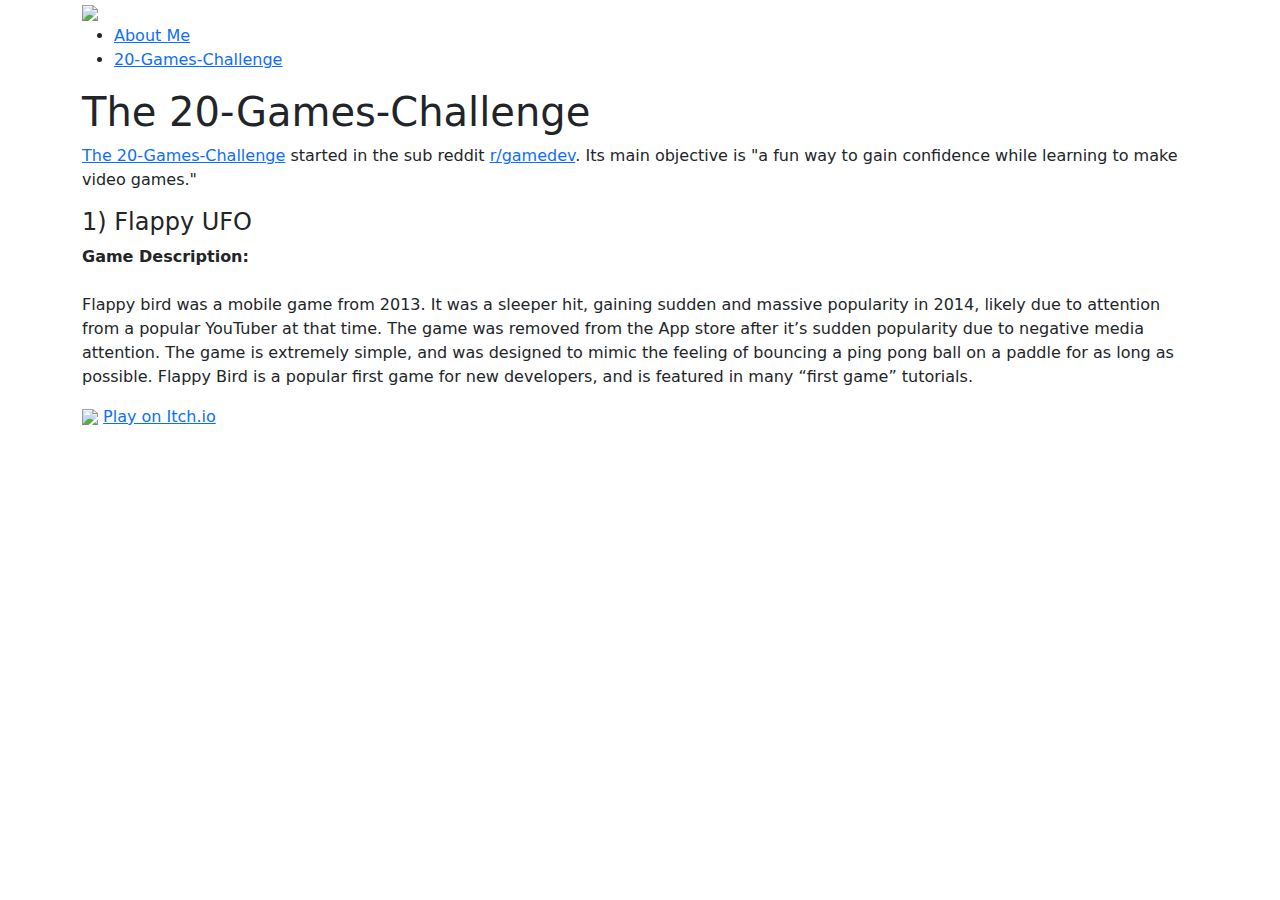
==== 20-games-challenge.html @ 34622b9f "Add files via upload" ====
<!DOCTYPE html>
<html>
    <head>
        <title>Mohd Bilto | Game Developer</title>
        <link href="https://cdn.jsdelivr.net/npm/bootstrap@5.2.3/dist/css/bootstrap.min.css" rel="stylesheet" type="text/css">
        <link href="assets/css/main.css" rel="stylesheet" type="text/css">
    </head>

    <body>
        <nav>
            <div class="container">
                <div id="nav-logo">
                    <img src="assets/images/logo.png">
                </div>
                <div id="nav-container">
                    <ul>
                        <li><a href="/">About Me</a></li>
                        <li class="active"><a href="/20-games-challenge.html">20-Games-Challenge</a></li>
                    </ul>
                </div>
            </div>
        </nav>

        <section id="challenge-container">
            <div class="container">
                <h1>The 20-Games-Challenge</h1>
                <p class="challenge-desc"><a href="https://20_games_challenge.gitlab.io/" target="_blank">The 20-Games-Challenge</a> started in the sub reddit <a href="https://www.reddit.com/r/gamedev/comments/101pj1w/challenge_yourself_to_learn_to_make_video_games/?utm_source=share&utm_medium=web2x&context=3" target="_blank">r/gamedev</a>. Its main objective is "a fun way to gain confidence while learning to make video games."
                </p>
            </div>
        </section>

        <section id="games-container">
            <div class="container">
                <h4>1) Flappy UFO</h4>
                <p class="game-description"><b>Game Description:</b> <br><br>Flappy bird was a mobile game from 2013. It was a sleeper hit, gaining sudden and massive popularity in 2014, likely due to attention from a popular YouTuber at that time. The game was removed from the App store after it’s sudden popularity due to negative media attention.

                    The game is extremely simple, and was designed to mimic the feeling of bouncing a ping pong ball on a paddle for as long as possible.
                    Flappy Bird is a popular first game for new developers, and is featured in many “first game” tutorials.</p>
                
                <img class="game-snapshot" src="assets/images/20-games-challenge/flappy-ufo.gif">
                <a class="game-playlink" href="https://valumin.itch.io/flappy-ufo">Play on Itch.io</a>
            </div>
        </section>
    </body>
</html>
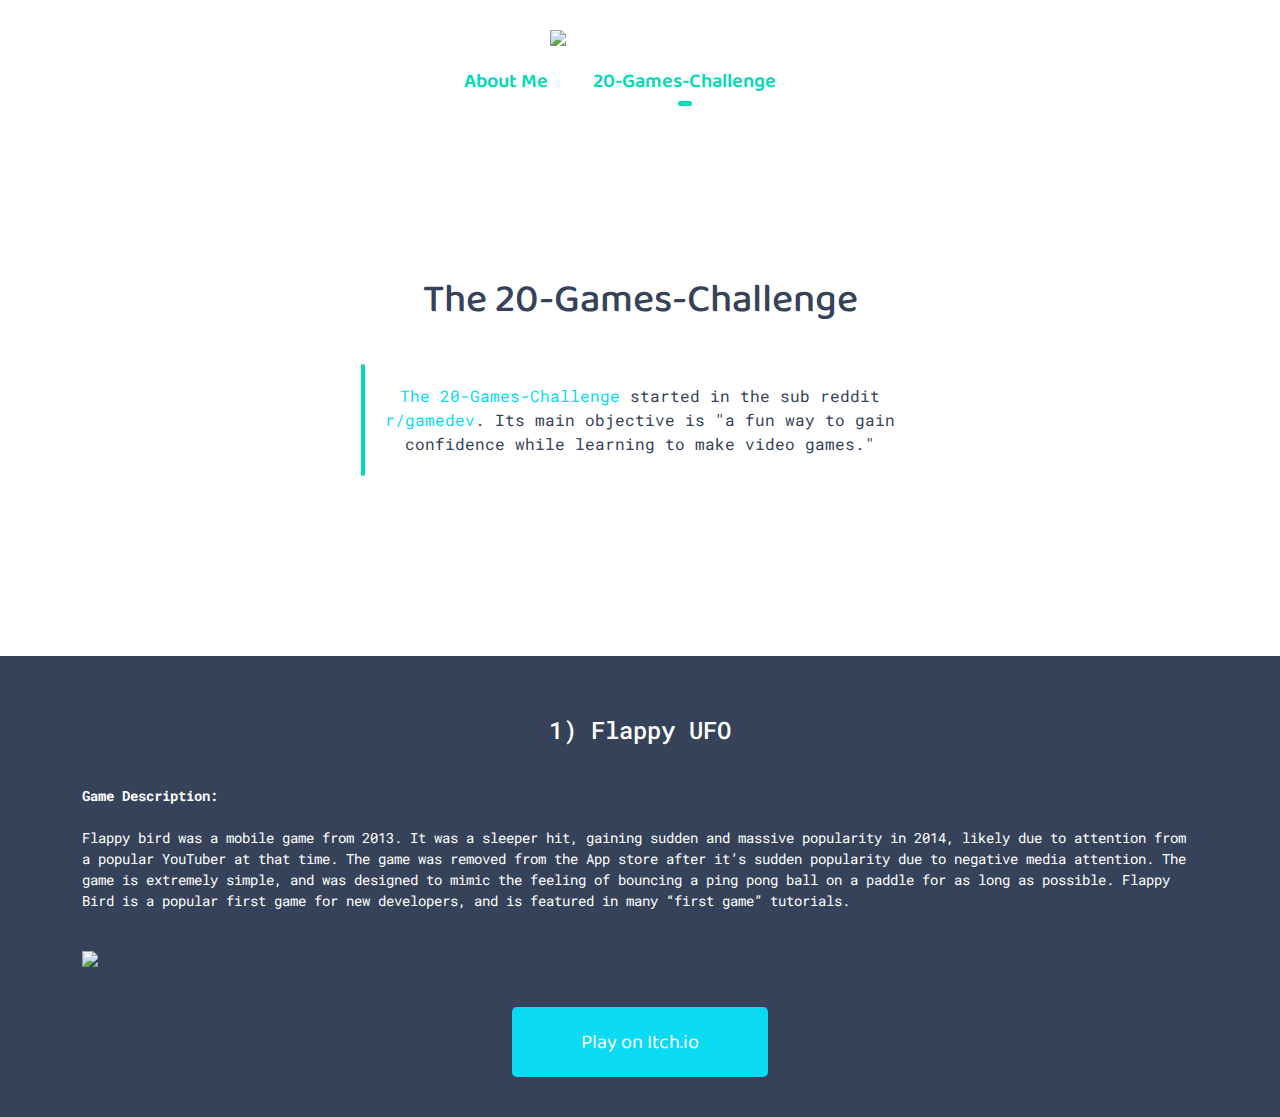
==== commit d67e6070: "Add files via upload" ====
--- a/20-games-challenge.html
+++ b/20-games-challenge.html
@@ -2,6 +2,7 @@
 <html>
     <head>
         <title>Mohd Bilto | Game Developer</title>
+        <meta name="viewport" content="width=device-width, initial-scale=1.0">
         <link href="https://cdn.jsdelivr.net/npm/bootstrap@5.2.3/dist/css/bootstrap.min.css" rel="stylesheet" type="text/css">
         <link href="assets/css/main.css" rel="stylesheet" type="text/css">
     </head>
--- a/assets/css/main.css
+++ b/assets/css/main.css
@@ -0,0 +1,141 @@
+@import url('https://fonts.googleapis.com/css2?family=Baloo+2:wght@400;500;600;700;800&family=Roboto+Mono:wght@100;200;300;400;500;600;700&display=swap');
+
+nav {
+    margin: 30px 0px 0px 0px;
+}
+
+#nav-logo > img {
+    display: block;
+    margin: auto;
+    max-width: 180px;
+}
+
+#nav-container > ul {
+    margin: 20px 0px 0px 0px;
+    padding: 0px;
+    text-align: center;
+}
+
+#nav-container > ul > li {
+    position: relative;
+    display: inline-block;
+    list-style: none;
+    margin: 0px 40px 0px 0px;
+}
+
+#nav-container > ul > li.active::before {
+    content: '';
+    position: absolute;
+    bottom: -10px;
+    left: 50%;
+    margin-left: -7px;
+    width: 14px;
+    height: 5px;
+    background-color: #02DBB5;
+    border-radius: 20px;
+}
+
+#nav-container > ul > li > a {
+    text-decoration: none;
+    font-family: 'Baloo 2', 'sans-serif';
+    font-size: 20px;
+    font-weight: 600;
+    color: #02DBB5;
+}
+
+section {
+    font-family: 'Roboto Mono', monospace;
+    color: #354259;
+}
+
+section a {
+    color: #0ADBF2;
+    text-decoration: none;
+}
+
+section h1 {
+    color: #354259;
+    font-family: 'Baloo 2', 'sans-serif';
+    margin: 40px 0px;
+}
+
+#home-about-container {
+    margin: 30vh 0px;
+    text-align: center;
+}
+
+#challenge-container {
+    margin: 20vh 0px;
+    text-align: center;
+}
+
+#home-about-container .about-me {
+    position: relative;
+    padding: 20px;
+    display: block;
+    margin: auto;
+    width: 50%;
+}
+
+#home-about-container .about-me::before {
+    content: '';
+    position: absolute;
+    top: 0px;
+    left: 0px;
+    width: 4px;
+    height: 100%;
+    background-color: #02DBB5;
+    border-radius: 20px;
+}
+
+#challenge-container .challenge-desc {
+    position: relative;
+    padding: 20px;
+    display: block;
+    margin: auto;
+    width: 50%;
+}
+
+#challenge-container .challenge-desc::before {
+    content: '';
+    position: absolute;
+    top: 0px;
+    left: 0px;
+    width: 4px;
+    height: 100%;
+    background-color: #02DBB5;
+    border-radius: 20px;
+}
+
+#games-container {
+    padding: 40px 0px;
+    background-color: #354259;
+    color: #fff;
+    text-align: center;
+}
+
+#games-container h4 {
+    margin: 20px 0px 40px 0px;
+}
+
+#games-container .game-description {
+    text-align: left;
+    font-size: 14px;
+}
+
+#games-container .game-snapshot {
+    display: block;
+    margin: 40px auto;
+}
+
+#games-container .game-playlink {
+    display: block;
+    margin: auto;
+    width: 256px;
+    padding: 20px;
+    border-radius: 5px;
+    background-color: #0ADBF2;
+    color: #fff;
+    font-family: 'Baloo 2', 'sans-serif';
+    font-size: 20px;
+}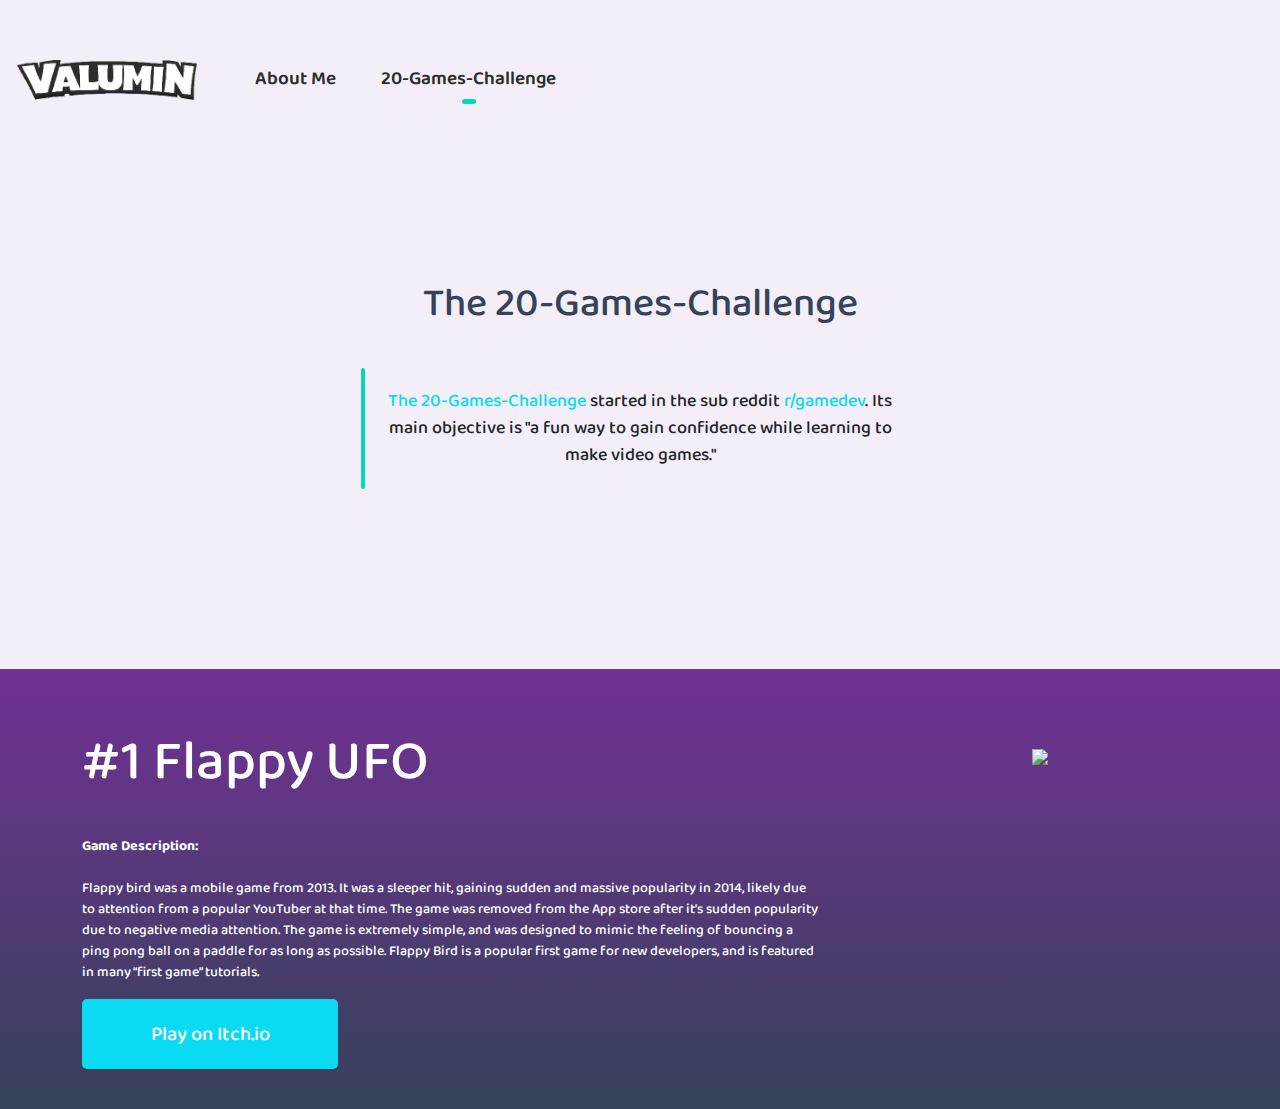
==== commit b3f8680f: "Updated 20GamesChallenge page" ====
--- a/20-games-challenge.html
+++ b/20-games-challenge.html
@@ -5,19 +5,23 @@
         <meta name="viewport" content="width=device-width, initial-scale=1.0">
         <link href="https://cdn.jsdelivr.net/npm/bootstrap@5.2.3/dist/css/bootstrap.min.css" rel="stylesheet" type="text/css">
         <link href="assets/css/main.css" rel="stylesheet" type="text/css">
+        <link href="assets/css/responsive.css" rel="stylesheet" type="text/css">
+        <script src="https://kit.fontawesome.com/57e40deaef.js" crossorigin="anonymous"></script>
     </head>
 
     <body>
         <nav>
-            <div class="container">
-                <div id="nav-logo">
-                    <img src="assets/images/logo.png">
-                </div>
-                <div id="nav-container">
-                    <ul>
-                        <li><a href="/">About Me</a></li>
-                        <li class="active"><a href="/20-games-challenge.html">20-Games-Challenge</a></li>
-                    </ul>
+            <div class="container-fluid">
+                <div class="row">
+                    <div id="nav-logo" class="col-md-2">
+                        <a href="/gamedev"><img src="assets/images/logo.png"></a>
+                    </div>
+                    <div id="nav-container" class="col-md-10">
+                        <ul>
+                            <li><a href="/gamedev">About Me</a></li>
+                            <li class="active"><a href="/gamedev/20-games-challenge.html">20-Games-Challenge</a></li>
+                        </ul>
+                    </div>
                 </div>
             </div>
         </nav>
@@ -32,14 +36,20 @@
 
         <section id="games-container">
             <div class="container">
-                <h4>1) Flappy UFO</h4>
-                <p class="game-description"><b>Game Description:</b> <br><br>Flappy bird was a mobile game from 2013. It was a sleeper hit, gaining sudden and massive popularity in 2014, likely due to attention from a popular YouTuber at that time. The game was removed from the App store after it’s sudden popularity due to negative media attention.
+                <div class="row">
+                    <div class="col-lg-8">
+                        <h4>#1 Flappy UFO</h4>
+                        <p class="game-description"><b>Game Description:</b> <br><br>Flappy bird was a mobile game from 2013. It was a sleeper hit, gaining sudden and massive popularity in 2014, likely due to attention from a popular YouTuber at that time. The game was removed from the App store after it’s sudden popularity due to negative media attention.
 
-                    The game is extremely simple, and was designed to mimic the feeling of bouncing a ping pong ball on a paddle for as long as possible.
-                    Flappy Bird is a popular first game for new developers, and is featured in many “first game” tutorials.</p>
-                
-                <img class="game-snapshot" src="assets/images/20-games-challenge/flappy-ufo.gif">
-                <a class="game-playlink" href="https://valumin.itch.io/flappy-ufo">Play on Itch.io</a>
+                            The game is extremely simple, and was designed to mimic the feeling of bouncing a ping pong ball on a paddle for as long as possible.
+                            Flappy Bird is a popular first game for new developers, and is featured in many “first game” tutorials.
+                        </p>
+                        <a class="game-playlink" href="https://valumin.itch.io/flappy-ufo">Play on Itch.io</a>    
+                    </div>
+                    <div class="col-lg-2 offset-lg-2">
+                        <img class="game-snapshot" src="assets/images/20-games-challenge/flappy-ufo.gif">
+                    </div>
+                </div>
             </div>
         </section>
     </body>
--- a/assets/css/main.css
+++ b/assets/css/main.css
@@ -1,19 +1,24 @@
 @import url('https://fonts.googleapis.com/css2?family=Baloo+2:wght@400;500;600;700;800&family=Roboto+Mono:wght@100;200;300;400;500;600;700&display=swap');
 
-nav {
-    margin: 30px 0px 0px 0px;
+body {
+    background-color: #f3eef7;
 }
 
-#nav-logo > img {
+
+nav {
+    margin: 60px 0px 0px 0px;
+}
+
+#nav-logo img {
     display: block;
     margin: auto;
     max-width: 180px;
 }
 
+
 #nav-container > ul {
-    margin: 20px 0px 0px 0px;
+    margin: 5px 0px 0px 30px;
     padding: 0px;
-    text-align: center;
 }
 
 #nav-container > ul > li {
@@ -38,14 +43,15 @@
 #nav-container > ul > li > a {
     text-decoration: none;
     font-family: 'Baloo 2', 'sans-serif';
-    font-size: 20px;
+    font-size: 19px;
     font-weight: 600;
-    color: #02DBB5;
+    color: #2c2c2c;
 }
 
 section {
-    font-family: 'Roboto Mono', monospace;
-    color: #354259;
+    font-size: 18px;
+    font-weight: 500;
+    font-family: 'BALOO 2';
 }
 
 section a {
@@ -71,13 +77,18 @@
 
 #home-about-container .about-me {
     position: relative;
-    padding: 20px;
     display: block;
+}
+
+.custom-card {
+    position: relative;
+    padding: 0px 40px;
     margin: auto;
     width: 50%;
+    text-align: left;
 }
 
-#home-about-container .about-me::before {
+.custom-card::before {
     content: '';
     position: absolute;
     top: 0px;
@@ -87,6 +98,7 @@
     background-color: #02DBB5;
     border-radius: 20px;
 }
+
 
 #challenge-container .challenge-desc {
     position: relative;
@@ -109,13 +121,16 @@
 
 #games-container {
     padding: 40px 0px;
-    background-color: #354259;
+    background: rgb(53,66,89);
+    background: linear-gradient(0deg, rgba(53,66,89,1) 0%, rgba(114,48,149,1) 100%);
     color: #fff;
     text-align: center;
 }
 
 #games-container h4 {
     margin: 20px 0px 40px 0px;
+    font-size: 3.5rem;
+    text-align: left;
 }
 
 #games-container .game-description {
@@ -126,11 +141,11 @@
 #games-container .game-snapshot {
     display: block;
     margin: 40px auto;
+    max-width: 100%;
 }
 
 #games-container .game-playlink {
     display: block;
-    margin: auto;
     width: 256px;
     padding: 20px;
     border-radius: 5px;
@@ -138,4 +153,37 @@
     color: #fff;
     font-family: 'Baloo 2', 'sans-serif';
     font-size: 20px;
-}+}
+
+.card-title {
+    font-size: 20px;
+    font-weight: 600;
+    vertical-align: middle;
+}
+
+.card-icon {
+    position: absolute;
+    top: 0;
+    right: -20px;
+    width: 80px;
+    opacity: 0.1;
+    transition: opacity 0.3s;
+}
+
+.card-icon:hover {
+    opacity: 0.2;
+}
+
+.card-showmore {
+    text-align: center;
+    font-size: 17px;
+    color: #8d8d8d;
+}
+
+.expand-text::after{
+    content: 'Collapse';
+}
+
+.card-showmore.collapsed .expand-text::after{
+    content: 'Expand' !important;
+}
--- a/assets/css/responsive.css
+++ b/assets/css/responsive.css
@@ -0,0 +1,29 @@
+@media screen and (max-width: 480px) {
+    #nav-container > ul > li {
+        margin: 5px;
+    }
+
+    #nav-container > ul > li > a {
+        font-size: 16px;
+    }
+
+    #home-about-container .about-me {
+        width: 90%
+    }
+    #challenge-container .challenge-desc {
+        width: 90%;
+    }
+  }
+
+@media screen and (max-width: 992px) {
+    #games-container .game-snapshot {
+        object-fit: cover;
+        width: 100%;
+        height: 50%;
+        margin-top: 50px;
+    }
+    
+    #games-container .game-playlink {
+        margin-top: 30px;
+    }
+}